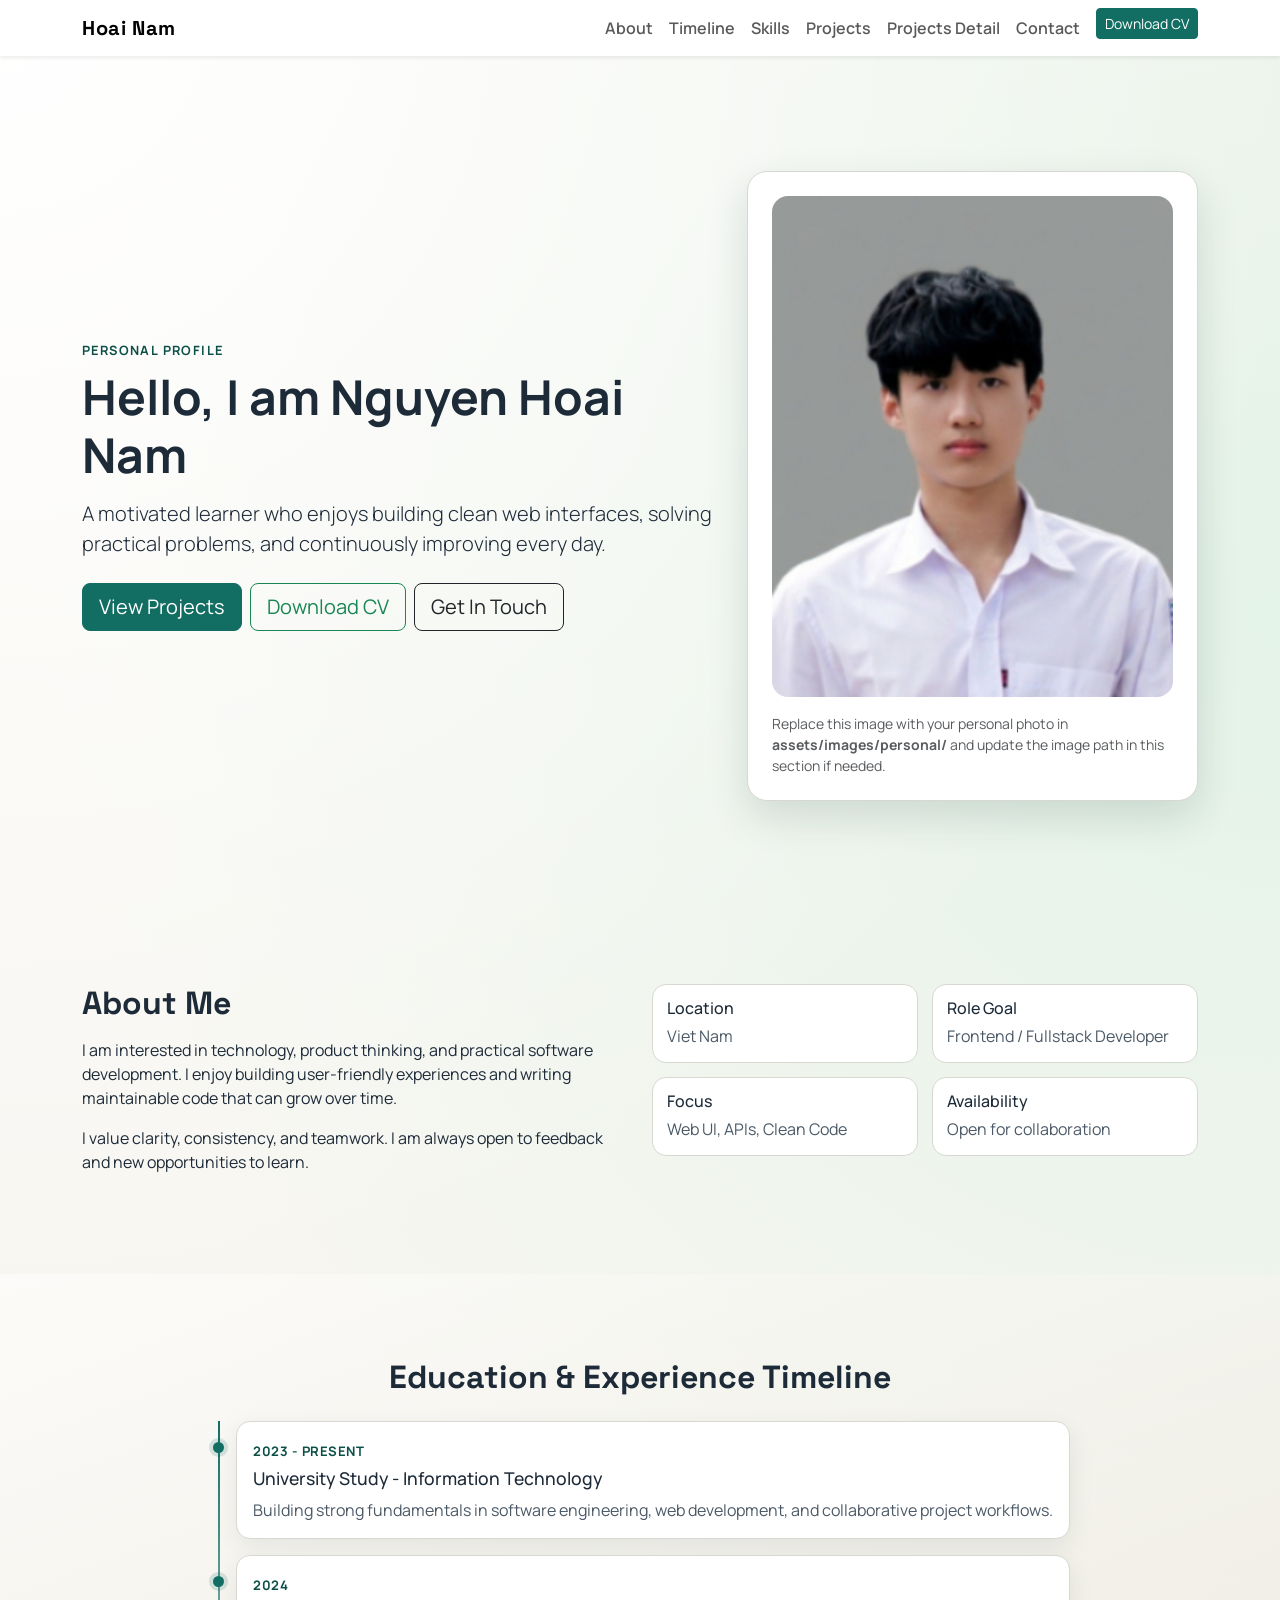
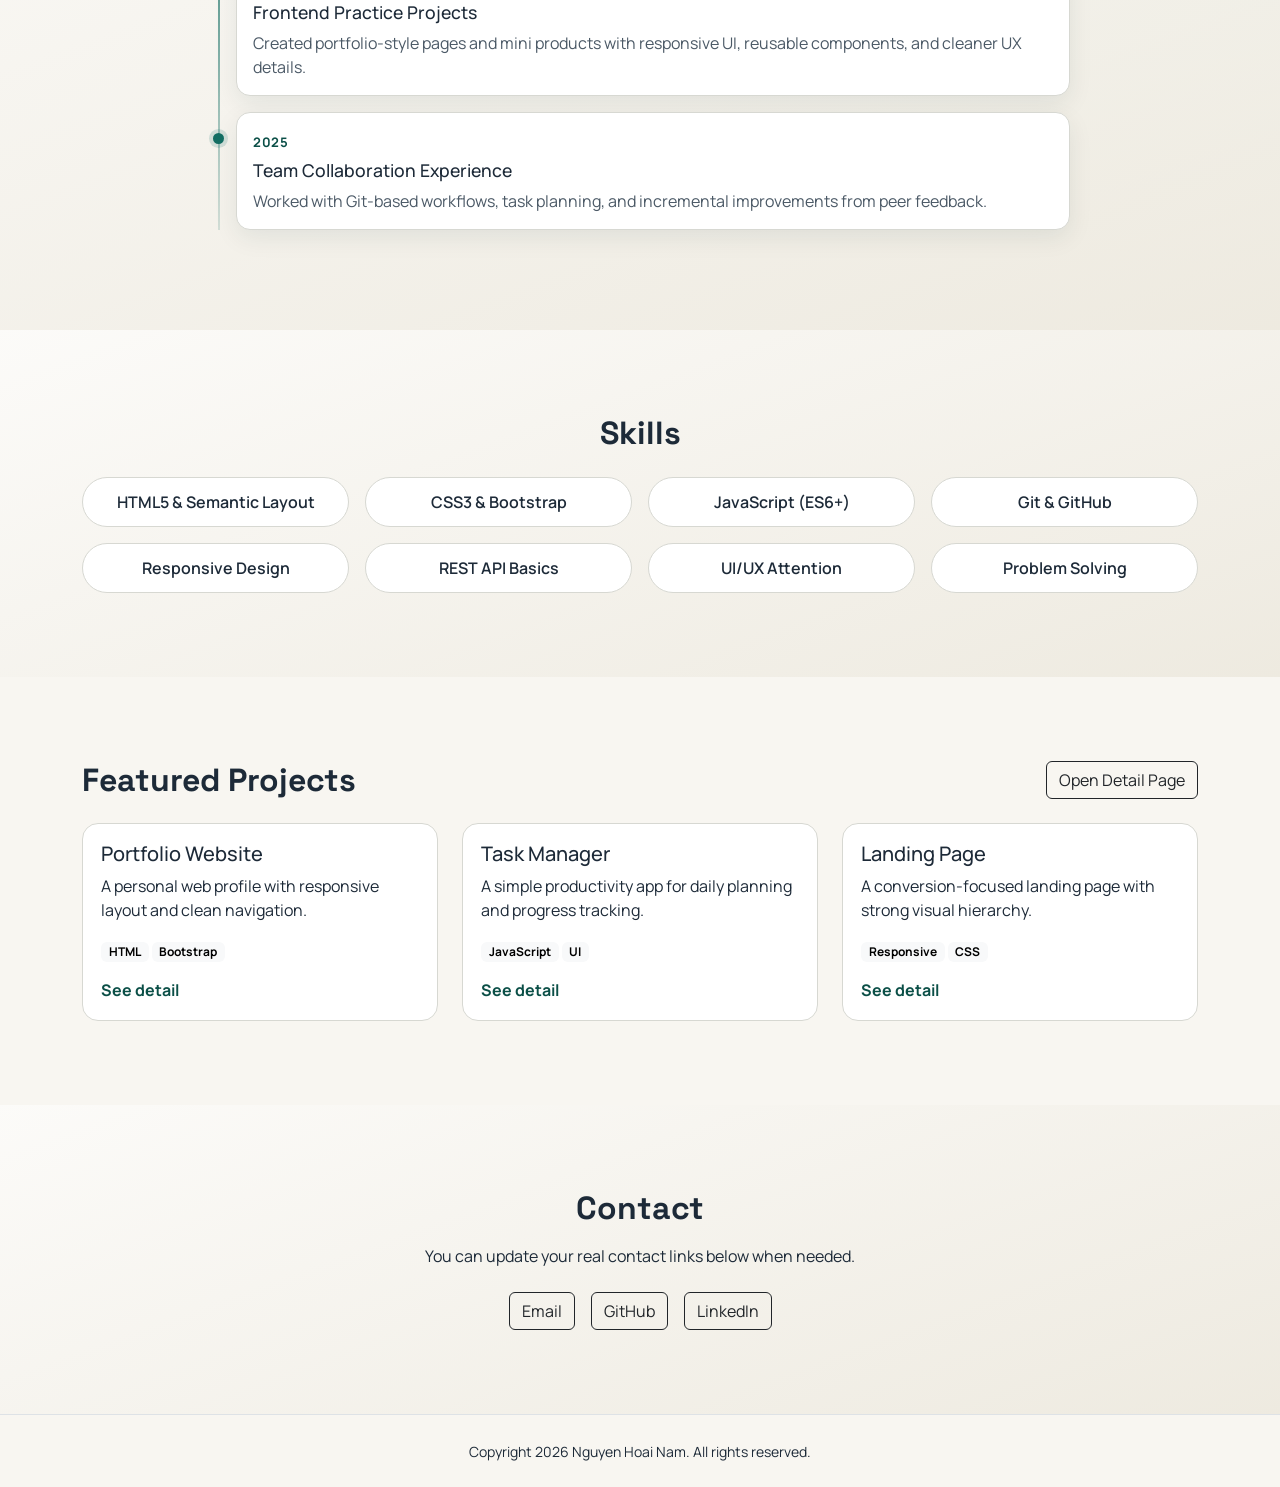
==== index.html @ ea0ea9e8 "feat: build personal profile site with CV, timeline and projects page" ====
<!doctype html>
<html lang="en">
<head>
  <meta charset="UTF-8" />
  <meta name="viewport" content="width=device-width, initial-scale=1.0" />
  <title>Nguyen Hoai Nam - Profile</title>
  <meta name="description" content="Static personal profile website for Nguyen Hoai Nam." />

  <link rel="preconnect" href="https://fonts.googleapis.com" />
  <link rel="preconnect" href="https://fonts.gstatic.com" crossorigin />
  <link href="https://fonts.googleapis.com/css2?family=Space+Grotesk:wght@400;500;700&family=Manrope:wght@400;600;700&display=swap" rel="stylesheet" />

  <link
    href="https://cdn.jsdelivr.net/npm/bootstrap@5.3.3/dist/css/bootstrap.min.css"
    rel="stylesheet"
    integrity="sha384-QWTKZyjpPEjISv5WaRU9OFeRpok6YctnYmDr5pNlyT2bRjXh0JMhjY6hW+ALEwIH"
    crossorigin="anonymous"
  />

  <link rel="stylesheet" href="assets/css/style.css" />
</head>
<body data-bs-spy="scroll" data-bs-target="#mainNav" data-bs-offset="90" tabindex="0">
  <header>
    <nav id="mainNav" class="navbar navbar-expand-lg navbar-light bg-white shadow-sm fixed-top">
      <div class="container">
        <a class="navbar-brand fw-bold" href="#home">Hoai Nam</a>
        <button class="navbar-toggler" type="button" data-bs-toggle="collapse" data-bs-target="#navbarContent" aria-controls="navbarContent" aria-expanded="false" aria-label="Toggle navigation">
          <span class="navbar-toggler-icon"></span>
        </button>
        <div class="collapse navbar-collapse" id="navbarContent">
          <ul class="navbar-nav ms-auto mb-2 mb-lg-0">
            <li class="nav-item"><a class="nav-link" href="#about">About</a></li>
            <li class="nav-item"><a class="nav-link" href="#timeline">Timeline</a></li>
            <li class="nav-item"><a class="nav-link" href="#skills">Skills</a></li>
            <li class="nav-item"><a class="nav-link" href="#projects">Projects</a></li>
            <li class="nav-item"><a class="nav-link" href="projects.html">Projects Detail</a></li>
            <li class="nav-item"><a class="nav-link" href="#contact">Contact</a></li>
            <li class="nav-item ms-lg-2"><a class="btn btn-sm btn-brand" href="assets/docs/NguyenHoaiNam_CV.pdf" download>Download CV</a></li>
          </ul>
        </div>
      </div>
    </nav>
  </header>

  <main>
    <section id="home" class="hero-section d-flex align-items-center">
      <div class="container py-5">
        <div class="row align-items-center g-4">
          <div class="col-lg-7">
            <p class="eyebrow mb-2">Personal Profile</p>
            <h1 class="display-5 fw-bold mb-3">Hello, I am Nguyen Hoai Nam</h1>
            <p class="lead mb-4">A motivated learner who enjoys building clean web interfaces, solving practical problems, and continuously improving every day.</p>
            <div class="d-flex flex-wrap gap-2">
              <a href="#projects" class="btn btn-brand btn-lg">View Projects</a>
              <a href="assets/docs/NguyenHoaiNam_CV.pdf" class="btn btn-outline-success btn-lg" download>Download CV</a>
              <a href="#contact" class="btn btn-outline-dark btn-lg">Get In Touch</a>
            </div>
          </div>
          <div class="col-lg-5">
            <div class="profile-card p-3 p-md-4">
              <img src="assets/images/personal/Avt.jpg" alt="Nguyen Hoai Nam profile" class="img-fluid rounded-4 profile-image" />
              <p class="small text-muted mb-0 mt-3">Replace this image with your personal photo in <strong>assets/images/personal/</strong> and update the image path in this section if needed.</p>
            </div>
          </div>
        </div>
      </div>
    </section>

    <section id="about" class="section-space">
      <div class="container">
        <div class="row g-4">
          <div class="col-lg-6">
            <h2 class="section-title">About Me</h2>
            <p>I am interested in technology, product thinking, and practical software development. I enjoy building user-friendly experiences and writing maintainable code that can grow over time.</p>
            <p>I value clarity, consistency, and teamwork. I am always open to feedback and new opportunities to learn.</p>
          </div>
          <div class="col-lg-6">
            <div class="info-grid">
              <div class="info-item">
                <h3>Location</h3>
                <p>Viet Nam</p>
              </div>
              <div class="info-item">
                <h3>Role Goal</h3>
                <p>Frontend / Fullstack Developer</p>
              </div>
              <div class="info-item">
                <h3>Focus</h3>
                <p>Web UI, APIs, Clean Code</p>
              </div>
              <div class="info-item">
                <h3>Availability</h3>
                <p>Open for collaboration</p>
              </div>
            </div>
          </div>
        </div>
      </div>
    </section>

    <section id="timeline" class="section-space section-soft">
      <div class="container">
        <h2 class="section-title text-center mb-4">Education & Experience Timeline</h2>
        <div class="timeline-wrap">
          <article class="timeline-item">
            <span class="timeline-date">2023 - Present</span>
            <h3>University Study - Information Technology</h3>
            <p>Building strong fundamentals in software engineering, web development, and collaborative project workflows.</p>
          </article>
          <article class="timeline-item">
            <span class="timeline-date">2024</span>
            <h3>Frontend Practice Projects</h3>
            <p>Created portfolio-style pages and mini products with responsive UI, reusable components, and cleaner UX details.</p>
          </article>
          <article class="timeline-item">
            <span class="timeline-date">2025</span>
            <h3>Team Collaboration Experience</h3>
            <p>Worked with Git-based workflows, task planning, and incremental improvements from peer feedback.</p>
          </article>
        </div>
      </div>
    </section>

    <section id="skills" class="section-space section-soft">
      <div class="container">
        <h2 class="section-title text-center mb-4">Skills</h2>
        <div class="row g-3">
          <div class="col-sm-6 col-lg-3"><div class="skill-pill">HTML5 & Semantic Layout</div></div>
          <div class="col-sm-6 col-lg-3"><div class="skill-pill">CSS3 & Bootstrap</div></div>
          <div class="col-sm-6 col-lg-3"><div class="skill-pill">JavaScript (ES6+)</div></div>
          <div class="col-sm-6 col-lg-3"><div class="skill-pill">Git & GitHub</div></div>
          <div class="col-sm-6 col-lg-3"><div class="skill-pill">Responsive Design</div></div>
          <div class="col-sm-6 col-lg-3"><div class="skill-pill">REST API Basics</div></div>
          <div class="col-sm-6 col-lg-3"><div class="skill-pill">UI/UX Attention</div></div>
          <div class="col-sm-6 col-lg-3"><div class="skill-pill">Problem Solving</div></div>
        </div>
      </div>
    </section>

    <section id="projects" class="section-space">
      <div class="container">
        <div class="d-flex justify-content-between align-items-center flex-wrap gap-2 mb-4">
          <h2 class="section-title text-center mb-0">Featured Projects</h2>
          <a class="btn btn-outline-dark" href="projects.html">Open Detail Page</a>
        </div>
        <div class="row g-4">
          <div class="col-md-6 col-lg-4">
            <article class="project-card h-100">
              <h3 class="h5">Portfolio Website</h3>
              <p>A personal web profile with responsive layout and clean navigation.</p>
              <span class="badge text-bg-light">HTML</span>
              <span class="badge text-bg-light">Bootstrap</span>
              <div class="mt-3"><a href="projects.html#portfolio-project" class="project-link">See detail</a></div>
            </article>
          </div>
          <div class="col-md-6 col-lg-4">
            <article class="project-card h-100">
              <h3 class="h5">Task Manager</h3>
              <p>A simple productivity app for daily planning and progress tracking.</p>
              <span class="badge text-bg-light">JavaScript</span>
              <span class="badge text-bg-light">UI</span>
              <div class="mt-3"><a href="projects.html#task-manager-project" class="project-link">See detail</a></div>
            </article>
          </div>
          <div class="col-md-6 col-lg-4">
            <article class="project-card h-100">
              <h3 class="h5">Landing Page</h3>
              <p>A conversion-focused landing page with strong visual hierarchy.</p>
              <span class="badge text-bg-light">Responsive</span>
              <span class="badge text-bg-light">CSS</span>
              <div class="mt-3"><a href="projects.html#landing-project" class="project-link">See detail</a></div>
            </article>
          </div>
        </div>
      </div>
    </section>

    <section id="contact" class="section-space section-soft">
      <div class="container">
        <div class="row justify-content-center">
          <div class="col-lg-8 text-center">
            <h2 class="section-title mb-3">Contact</h2>
            <p class="mb-4">You can update your real contact links below when needed.</p>
            <div class="d-flex flex-wrap justify-content-center gap-3">
              <a class="btn btn-outline-dark" href="#" aria-label="Email">Email</a>
              <a class="btn btn-outline-dark" href="#" aria-label="GitHub">GitHub</a>
              <a class="btn btn-outline-dark" href="#" aria-label="LinkedIn">LinkedIn</a>
            </div>
          </div>
        </div>
      </div>
    </section>
  </main>

  <footer class="py-4 border-top">
    <div class="container text-center">
      <small>Copyright <span id="currentYear"></span> Nguyen Hoai Nam. All rights reserved.</small>
    </div>
  </footer>

  <script
    src="https://cdn.jsdelivr.net/npm/bootstrap@5.3.3/dist/js/bootstrap.bundle.min.js"
    integrity="sha384-YvpcrYf0tY3lHB60NNkmXc5s9fDVZLESaAA55NDzOxhy9GkcIdslK1eN7N6jIeHz"
    crossorigin="anonymous"
  ></script>
  <script src="assets/js/main.js"></script>
</body>
</html>
---- assets/css/style.css ----
:root {
  --bg-main: #f8f6f1;
  --bg-soft: #ece8dd;
  --text-main: #1d2a38;
  --text-soft: #4b5966;
  --brand: #126d62;
  --brand-dark: #0b4f47;
  --card: #ffffff;
  --line: #d7d8d2;
}

* {
  box-sizing: border-box;
}

html,
body {
  scroll-behavior: smooth;
}

body {
  margin: 0;
  font-family: "Manrope", sans-serif;
  color: var(--text-main);
  background:
    radial-gradient(circle at 0% 0%, #ffffff 0%, transparent 40%),
    radial-gradient(circle at 100% 20%, #e4f3e8 0%, transparent 45%),
    var(--bg-main);
  padding-top: 72px;
}

.navbar-brand {
  font-family: "Space Grotesk", sans-serif;
  letter-spacing: 0.6px;
}

.nav-link {
  font-weight: 600;
}

.nav-link.active {
  color: var(--brand) !important;
}

.navbar .btn-brand {
  color: #fff;
}

.navbar .btn-brand:hover {
  color: #fff;
}

.hero-section {
  min-height: calc(100vh - 72px);
}

.eyebrow {
  color: var(--brand-dark);
  text-transform: uppercase;
  letter-spacing: 1.4px;
  font-weight: 700;
  font-size: 0.8rem;
}

.btn-brand {
  background: var(--brand);
  color: #fff;
  border: 1px solid var(--brand);
}

.btn-brand:hover {
  background: var(--brand-dark);
  border-color: var(--brand-dark);
  color: #fff;
}

.profile-card {
  border-radius: 20px;
  background: var(--card);
  border: 1px solid var(--line);
  box-shadow: 0 16px 40px rgba(13, 48, 43, 0.14);
}

.profile-image {
  width: 100%;
  aspect-ratio: 4 / 5;
  object-fit: cover;
  background: linear-gradient(130deg, #dcefe8, #f3f8f4);
}

.section-space {
  padding: 84px 0;
}

.section-soft {
  background: linear-gradient(160deg, rgba(255, 255, 255, 0.55), rgba(236, 232, 221, 0.85));
}

.section-title {
  font-family: "Space Grotesk", sans-serif;
  font-weight: 700;
  margin-bottom: 16px;
}

.info-grid {
  display: grid;
  grid-template-columns: repeat(2, minmax(0, 1fr));
  gap: 14px;
}

.info-item {
  background: var(--card);
  border: 1px solid var(--line);
  border-radius: 14px;
  padding: 14px;
}

.info-item h3 {
  font-size: 1rem;
  margin-bottom: 6px;
}

.info-item p {
  margin: 0;
  color: var(--text-soft);
}

.skill-pill {
  background: var(--card);
  border: 1px solid var(--line);
  border-radius: 999px;
  padding: 12px 14px;
  text-align: center;
  font-weight: 600;
}

.project-card {
  padding: 18px;
  border-radius: 16px;
  border: 1px solid var(--line);
  background: var(--card);
  transition: transform 0.25s ease, box-shadow 0.25s ease;
}

.project-card:hover {
  transform: translateY(-4px);
  box-shadow: 0 12px 28px rgba(29, 42, 56, 0.12);
}

.project-link {
  color: var(--brand-dark);
  font-weight: 700;
  text-decoration: none;
}

.project-link:hover {
  text-decoration: underline;
}

.timeline-wrap {
  position: relative;
  margin: 0 auto;
  max-width: 860px;
  padding-left: 26px;
}

.timeline-wrap::before {
  content: "";
  position: absolute;
  left: 8px;
  top: 0;
  bottom: 0;
  width: 2px;
  background: linear-gradient(var(--brand), rgba(18, 109, 98, 0.15));
}

.timeline-item {
  position: relative;
  background: var(--card);
  border: 1px solid var(--line);
  border-radius: 14px;
  padding: 16px;
  margin-bottom: 16px;
  box-shadow: 0 8px 24px rgba(16, 57, 52, 0.08);
}

.timeline-item::before {
  content: "";
  position: absolute;
  left: -24px;
  top: 20px;
  width: 11px;
  height: 11px;
  border-radius: 50%;
  background: var(--brand);
  box-shadow: 0 0 0 4px rgba(18, 109, 98, 0.16);
}

.timeline-date {
  display: inline-block;
  font-size: 0.82rem;
  font-weight: 700;
  letter-spacing: 0.5px;
  color: var(--brand-dark);
  text-transform: uppercase;
  margin-bottom: 7px;
}

.timeline-item h3 {
  font-size: 1.1rem;
  margin-bottom: 8px;
}

.timeline-item p {
  margin-bottom: 0;
  color: var(--text-soft);
}

.project-hero {
  background: linear-gradient(150deg, rgba(18, 109, 98, 0.18), rgba(255, 255, 255, 0.7));
  border-bottom: 1px solid var(--line);
}

.project-detail-card {
  height: 100%;
  border: 1px solid var(--line);
  border-radius: 16px;
  background: var(--card);
  overflow: hidden;
  box-shadow: 0 12px 28px rgba(22, 42, 36, 0.08);
}

.project-thumb {
  height: 190px;
  background: linear-gradient(135deg, #dcefe8, #f8faf8);
  border-bottom: 1px solid var(--line);
}

.project-detail-card .content {
  padding: 18px;
}

.stack-tag {
  display: inline-block;
  border: 1px solid var(--line);
  border-radius: 999px;
  padding: 6px 10px;
  font-size: 0.8rem;
  margin: 0 8px 8px 0;
  background: #fff;
}

.reveal-up {
  opacity: 0;
  transform: translateY(16px);
  transition: all 0.55s ease;
}

.reveal-up.show {
  opacity: 1;
  transform: translateY(0);
}

@media (max-width: 991.98px) {
  .hero-section {
    min-height: auto;
  }

  .section-space {
    padding: 68px 0;
  }
}

@media (max-width: 575.98px) {
  .info-grid {
    grid-template-columns: 1fr;
  }

  .timeline-wrap {
    padding-left: 22px;
  }

  .timeline-item::before {
    left: -20px;
  }

  .display-5 {
    font-size: 2.1rem;
  }
}
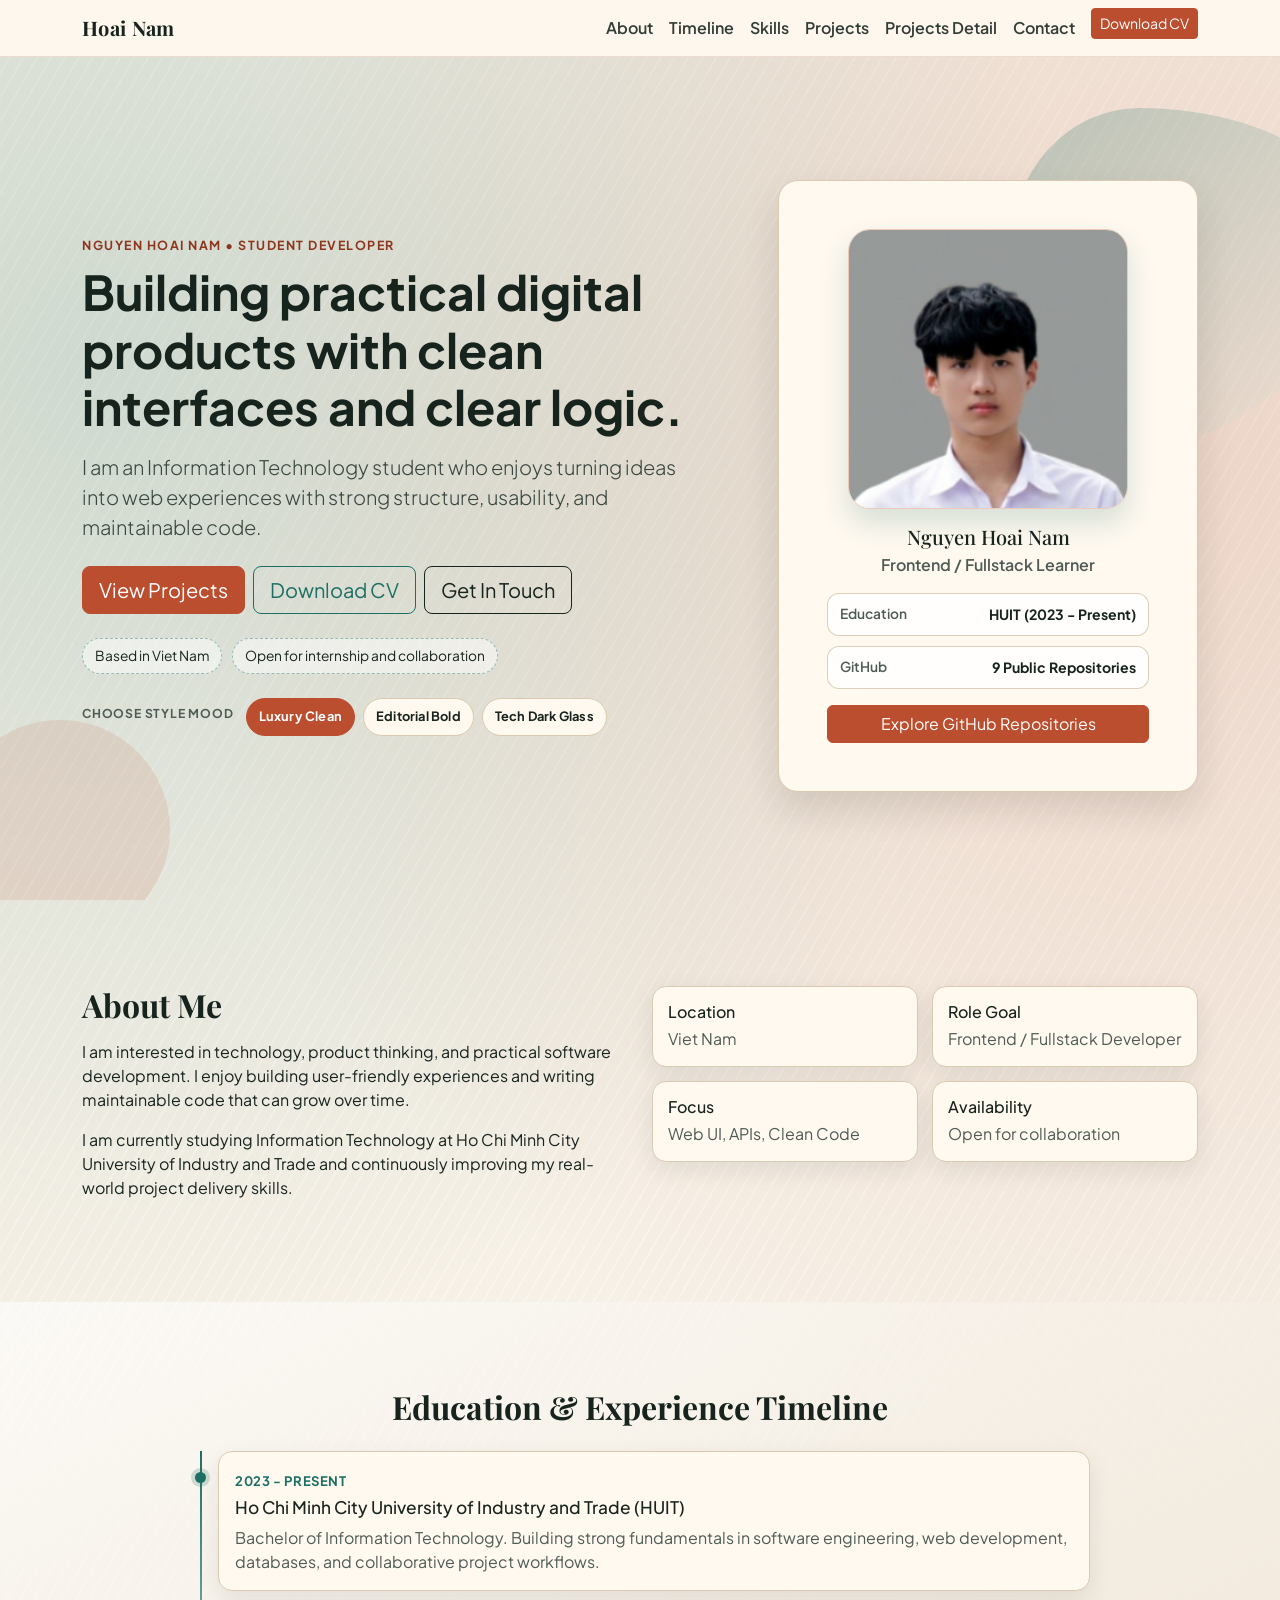
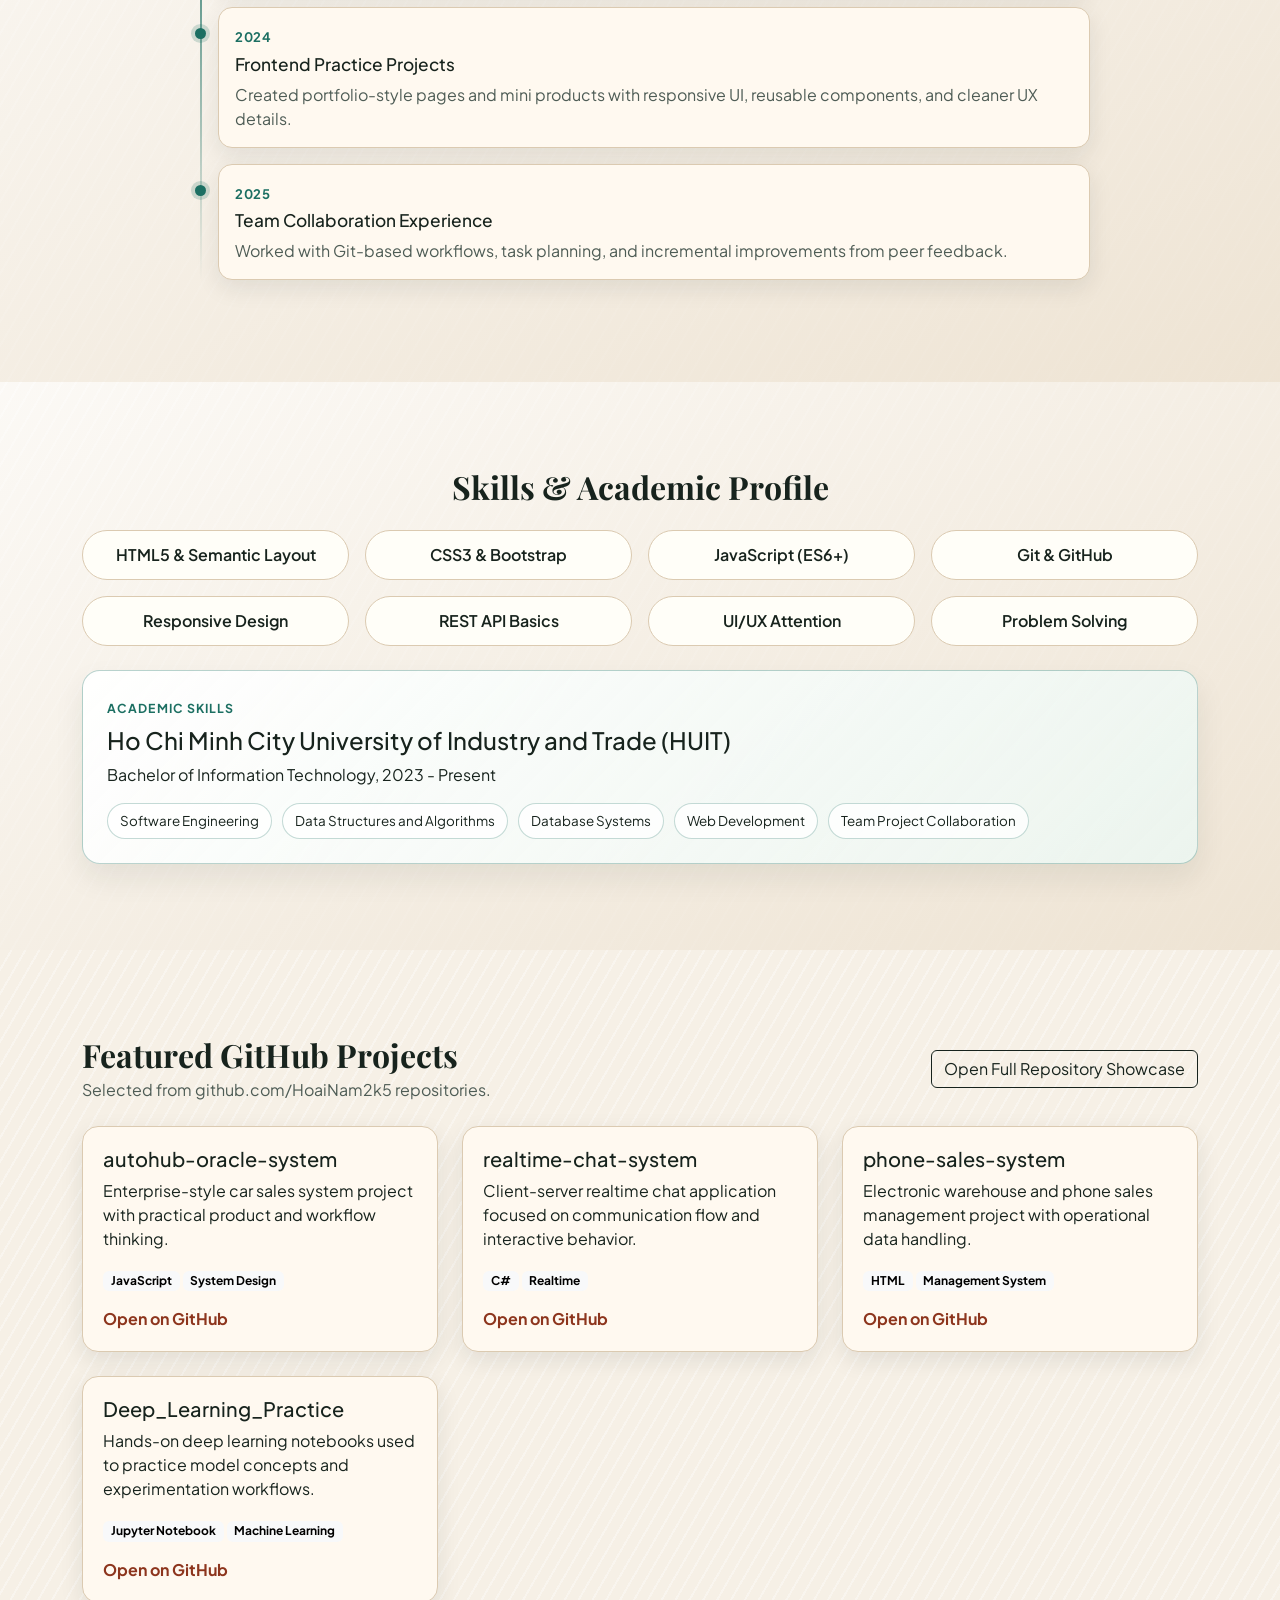
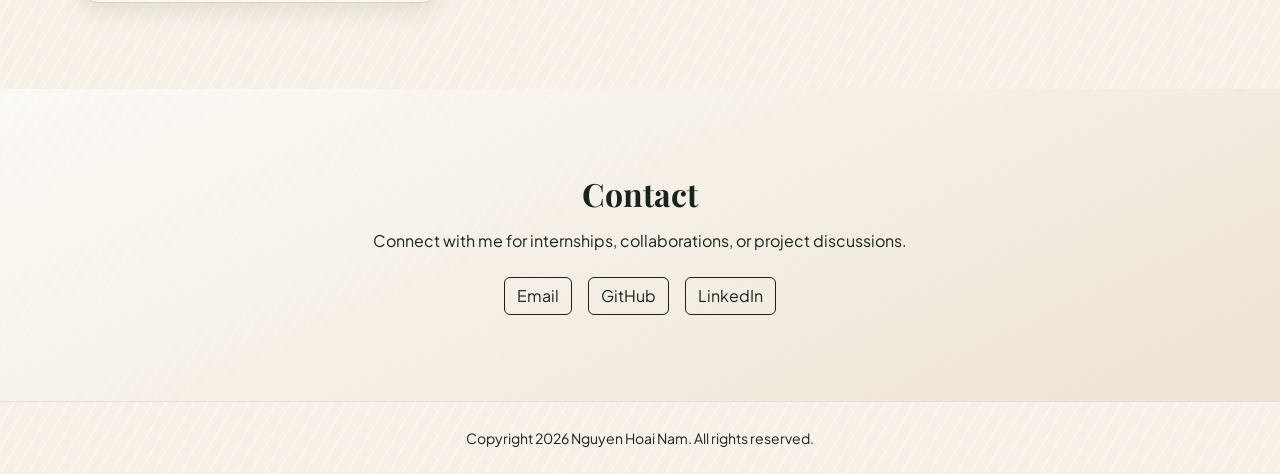
==== commit 57b99243: "feat: refresh portfolio UI and add multi-style theme switcher" ====
--- a/index.html
+++ b/index.html
@@ -4,11 +4,11 @@
   <meta charset="UTF-8" />
   <meta name="viewport" content="width=device-width, initial-scale=1.0" />
   <title>Nguyen Hoai Nam - Profile</title>
-  <meta name="description" content="Static personal profile website for Nguyen Hoai Nam." />
+  <meta name="description" content="Nguyen Hoai Nam portfolio with profile, academic background, and project showcase from GitHub repositories." />
 
   <link rel="preconnect" href="https://fonts.googleapis.com" />
   <link rel="preconnect" href="https://fonts.gstatic.com" crossorigin />
-  <link href="https://fonts.googleapis.com/css2?family=Space+Grotesk:wght@400;500;700&family=Manrope:wght@400;600;700&display=swap" rel="stylesheet" />
+  <link href="https://fonts.googleapis.com/css2?family=Bebas+Neue&family=Playfair+Display:wght@500;700;800&family=Plus+Jakarta+Sans:wght@400;500;600;700&family=Sora:wght@400;500;600;700&display=swap" rel="stylesheet" />
 
   <link
     href="https://cdn.jsdelivr.net/npm/bootstrap@5.3.3/dist/css/bootstrap.min.css"
@@ -21,7 +21,7 @@
 </head>
 <body data-bs-spy="scroll" data-bs-target="#mainNav" data-bs-offset="90" tabindex="0">
   <header>
-    <nav id="mainNav" class="navbar navbar-expand-lg navbar-light bg-white shadow-sm fixed-top">
+    <nav id="mainNav" class="navbar navbar-expand-lg navbar-light nav-shell fixed-top">
       <div class="container">
         <a class="navbar-brand fw-bold" href="#home">Hoai Nam</a>
         <button class="navbar-toggler" type="button" data-bs-toggle="collapse" data-bs-target="#navbarContent" aria-controls="navbarContent" aria-expanded="false" aria-label="Toggle navigation">
@@ -45,22 +45,50 @@
   <main>
     <section id="home" class="hero-section d-flex align-items-center">
       <div class="container py-5">
-        <div class="row align-items-center g-4">
+        <div class="row align-items-center g-4 g-lg-5">
           <div class="col-lg-7">
-            <p class="eyebrow mb-2">Personal Profile</p>
-            <h1 class="display-5 fw-bold mb-3">Hello, I am Nguyen Hoai Nam</h1>
-            <p class="lead mb-4">A motivated learner who enjoys building clean web interfaces, solving practical problems, and continuously improving every day.</p>
+            <p class="eyebrow mb-2">Nguyen Hoai Nam • Student Developer</p>
+            <h1 class="display-5 fw-bold mb-3">Building practical digital products with clean interfaces and clear logic.</h1>
+            <p class="lead mb-4">I am an Information Technology student who enjoys turning ideas into web experiences with strong structure, usability, and maintainable code.</p>
             <div class="d-flex flex-wrap gap-2">
               <a href="#projects" class="btn btn-brand btn-lg">View Projects</a>
               <a href="assets/docs/NguyenHoaiNam_CV.pdf" class="btn btn-outline-success btn-lg" download>Download CV</a>
               <a href="#contact" class="btn btn-outline-dark btn-lg">Get In Touch</a>
             </div>
+            <div class="hero-meta mt-4">
+              <span>Based in Viet Nam</span>
+              <span>Open for internship and collaboration</span>
+            </div>
+            <div class="theme-switcher mt-4" aria-label="Style mode switcher">
+              <p class="theme-switcher-label mb-2">Choose Style Mood</p>
+              <div class="theme-switcher-buttons">
+                <button class="theme-btn active" data-theme="luxury" type="button">Luxury Clean</button>
+                <button class="theme-btn" data-theme="editorial" type="button">Editorial Bold</button>
+                <button class="theme-btn" data-theme="tech" type="button">Tech Dark Glass</button>
+              </div>
+            </div>
           </div>
           <div class="col-lg-5">
-            <div class="profile-card p-3 p-md-4">
-              <img src="assets/images/personal/Avt.jpg" alt="Nguyen Hoai Nam profile" class="img-fluid rounded-4 profile-image" />
-              <p class="small text-muted mb-0 mt-3">Replace this image with your personal photo in <strong>assets/images/personal/</strong> and update the image path in this section if needed.</p>
-            </div>
+            <aside class="profile-card profile-card--compact p-4 p-md-5">
+              <div class="avatar-shell">
+                <img src="assets/images/personal/Avt.jpg" alt="Nguyen Hoai Nam profile" class="img-fluid profile-image" />
+              </div>
+              <div class="profile-identity mt-3">
+                <h2 class="h5 mb-1">Nguyen Hoai Nam</h2>
+                <p class="mb-0">Frontend / Fullstack Learner</p>
+              </div>
+              <div class="profile-mini-list mt-3">
+                <div>
+                  <span>Education</span>
+                  <strong>HUIT (2023 - Present)</strong>
+                </div>
+                <div>
+                  <span>GitHub</span>
+                  <strong>9 Public Repositories</strong>
+                </div>
+              </div>
+              <a class="btn btn-brand w-100 mt-3" href="https://github.com/HoaiNam2k5?tab=repositories" target="_blank" rel="noopener noreferrer">Explore GitHub Repositories</a>
+            </aside>
           </div>
         </div>
       </div>
@@ -72,7 +100,7 @@
           <div class="col-lg-6">
             <h2 class="section-title">About Me</h2>
             <p>I am interested in technology, product thinking, and practical software development. I enjoy building user-friendly experiences and writing maintainable code that can grow over time.</p>
-            <p>I value clarity, consistency, and teamwork. I am always open to feedback and new opportunities to learn.</p>
+            <p>I am currently studying Information Technology at Ho Chi Minh City University of Industry and Trade and continuously improving my real-world project delivery skills.</p>
           </div>
           <div class="col-lg-6">
             <div class="info-grid">
@@ -104,8 +132,8 @@
         <div class="timeline-wrap">
           <article class="timeline-item">
             <span class="timeline-date">2023 - Present</span>
-            <h3>University Study - Information Technology</h3>
-            <p>Building strong fundamentals in software engineering, web development, and collaborative project workflows.</p>
+            <h3>Ho Chi Minh City University of Industry and Trade (HUIT)</h3>
+            <p>Bachelor of Information Technology. Building strong fundamentals in software engineering, web development, databases, and collaborative project workflows.</p>
           </article>
           <article class="timeline-item">
             <span class="timeline-date">2024</span>
@@ -123,8 +151,8 @@
 
     <section id="skills" class="section-space section-soft">
       <div class="container">
-        <h2 class="section-title text-center mb-4">Skills</h2>
-        <div class="row g-3">
+        <h2 class="section-title text-center mb-4">Skills & Academic Profile</h2>
+        <div class="row g-3 mb-4">
           <div class="col-sm-6 col-lg-3"><div class="skill-pill">HTML5 & Semantic Layout</div></div>
           <div class="col-sm-6 col-lg-3"><div class="skill-pill">CSS3 & Bootstrap</div></div>
           <div class="col-sm-6 col-lg-3"><div class="skill-pill">JavaScript (ES6+)</div></div>
@@ -134,41 +162,65 @@
           <div class="col-sm-6 col-lg-3"><div class="skill-pill">UI/UX Attention</div></div>
           <div class="col-sm-6 col-lg-3"><div class="skill-pill">Problem Solving</div></div>
         </div>
+        <div class="school-skill-card">
+          <p class="school-label mb-2">Academic Skills</p>
+          <h3 class="h4 mb-2">Ho Chi Minh City University of Industry and Trade (HUIT)</h3>
+          <p class="mb-3">Bachelor of Information Technology, 2023 - Present</p>
+          <div class="school-tags">
+            <span>Software Engineering</span>
+            <span>Data Structures and Algorithms</span>
+            <span>Database Systems</span>
+            <span>Web Development</span>
+            <span>Team Project Collaboration</span>
+          </div>
+        </div>
       </div>
     </section>
 
     <section id="projects" class="section-space">
       <div class="container">
         <div class="d-flex justify-content-between align-items-center flex-wrap gap-2 mb-4">
-          <h2 class="section-title text-center mb-0">Featured Projects</h2>
-          <a class="btn btn-outline-dark" href="projects.html">Open Detail Page</a>
+          <div>
+            <h2 class="section-title text-center text-lg-start mb-1">Featured GitHub Projects</h2>
+            <p class="text-muted mb-0">Selected from github.com/HoaiNam2k5 repositories.</p>
+          </div>
+          <a class="btn btn-outline-dark" href="projects.html">Open Full Repository Showcase</a>
         </div>
         <div class="row g-4">
           <div class="col-md-6 col-lg-4">
             <article class="project-card h-100">
-              <h3 class="h5">Portfolio Website</h3>
-              <p>A personal web profile with responsive layout and clean navigation.</p>
+              <h3 class="h5">autohub-oracle-system</h3>
+              <p>Enterprise-style car sales system project with practical product and workflow thinking.</p>
+              <span class="badge text-bg-light">JavaScript</span>
+              <span class="badge text-bg-light">System Design</span>
+              <div class="mt-3"><a href="https://github.com/HoaiNam2k5/autohub-oracle-system" class="project-link" target="_blank" rel="noopener noreferrer">Open on GitHub</a></div>
+            </article>
+          </div>
+          <div class="col-md-6 col-lg-4">
+            <article class="project-card h-100">
+              <h3 class="h5">realtime-chat-system</h3>
+              <p>Client-server realtime chat application focused on communication flow and interactive behavior.</p>
+              <span class="badge text-bg-light">C#</span>
+              <span class="badge text-bg-light">Realtime</span>
+              <div class="mt-3"><a href="https://github.com/HoaiNam2k5/realtime-chat-system" class="project-link" target="_blank" rel="noopener noreferrer">Open on GitHub</a></div>
+            </article>
+          </div>
+          <div class="col-md-6 col-lg-4">
+            <article class="project-card h-100">
+              <h3 class="h5">phone-sales-system</h3>
+              <p>Electronic warehouse and phone sales management project with operational data handling.</p>
               <span class="badge text-bg-light">HTML</span>
-              <span class="badge text-bg-light">Bootstrap</span>
-              <div class="mt-3"><a href="projects.html#portfolio-project" class="project-link">See detail</a></div>
-            </article>
-          </div>
-          <div class="col-md-6 col-lg-4">
-            <article class="project-card h-100">
-              <h3 class="h5">Task Manager</h3>
-              <p>A simple productivity app for daily planning and progress tracking.</p>
-              <span class="badge text-bg-light">JavaScript</span>
-              <span class="badge text-bg-light">UI</span>
-              <div class="mt-3"><a href="projects.html#task-manager-project" class="project-link">See detail</a></div>
-            </article>
-          </div>
-          <div class="col-md-6 col-lg-4">
-            <article class="project-card h-100">
-              <h3 class="h5">Landing Page</h3>
-              <p>A conversion-focused landing page with strong visual hierarchy.</p>
-              <span class="badge text-bg-light">Responsive</span>
-              <span class="badge text-bg-light">CSS</span>
-              <div class="mt-3"><a href="projects.html#landing-project" class="project-link">See detail</a></div>
+              <span class="badge text-bg-light">Management System</span>
+              <div class="mt-3"><a href="https://github.com/HoaiNam2k5/phone-sales-system" class="project-link" target="_blank" rel="noopener noreferrer">Open on GitHub</a></div>
+            </article>
+          </div>
+          <div class="col-md-6 col-lg-4">
+            <article class="project-card h-100">
+              <h3 class="h5">Deep_Learning_Practice</h3>
+              <p>Hands-on deep learning notebooks used to practice model concepts and experimentation workflows.</p>
+              <span class="badge text-bg-light">Jupyter Notebook</span>
+              <span class="badge text-bg-light">Machine Learning</span>
+              <div class="mt-3"><a href="https://github.com/HoaiNam2k5/Deep_Learning_Practice" class="project-link" target="_blank" rel="noopener noreferrer">Open on GitHub</a></div>
             </article>
           </div>
         </div>
@@ -180,10 +232,10 @@
         <div class="row justify-content-center">
           <div class="col-lg-8 text-center">
             <h2 class="section-title mb-3">Contact</h2>
-            <p class="mb-4">You can update your real contact links below when needed.</p>
+            <p class="mb-4">Connect with me for internships, collaborations, or project discussions.</p>
             <div class="d-flex flex-wrap justify-content-center gap-3">
               <a class="btn btn-outline-dark" href="#" aria-label="Email">Email</a>
-              <a class="btn btn-outline-dark" href="#" aria-label="GitHub">GitHub</a>
+              <a class="btn btn-outline-dark" href="https://github.com/HoaiNam2k5" target="_blank" rel="noopener noreferrer" aria-label="GitHub">GitHub</a>
               <a class="btn btn-outline-dark" href="#" aria-label="LinkedIn">LinkedIn</a>
             </div>
           </div>
--- a/assets/css/style.css
+++ b/assets/css/style.css
@@ -1,12 +1,125 @@
 :root {
-  --bg-main: #f8f6f1;
-  --bg-soft: #ece8dd;
-  --text-main: #1d2a38;
-  --text-soft: #4b5966;
-  --brand: #126d62;
-  --brand-dark: #0b4f47;
-  --card: #ffffff;
-  --line: #d7d8d2;
+  --font-body: "Plus Jakarta Sans", sans-serif;
+  --font-display: "Playfair Display", serif;
+  --bg-main: #f6f0e6;
+  --card: #fff9f0;
+  --line: #dbcab1;
+  --text-main: #17231d;
+  --text-soft: #4e5c55;
+  --brand: #bb4e2e;
+  --brand-dark: #8d351d;
+  --accent: #1c6f62;
+  --nav-bg: rgba(255, 249, 240, 0.92);
+  --nav-border: rgba(141, 53, 29, 0.14);
+  --bg-layer-1: radial-gradient(circle at 8% 10%, rgba(28, 111, 98, 0.18), transparent 28%);
+  --bg-layer-2: radial-gradient(circle at 92% 12%, rgba(187, 78, 46, 0.17), transparent 30%);
+  --bg-layer-3: repeating-linear-gradient(120deg, rgba(255, 255, 255, 0.34), rgba(255, 255, 255, 0.34) 2px, transparent 2px, transparent 12px);
+  --hero-shape-1: linear-gradient(140deg, rgba(28, 111, 98, 0.25), rgba(255, 249, 240, 0.2));
+  --hero-shape-2: rgba(187, 78, 46, 0.12);
+  --meta-border: rgba(28, 111, 98, 0.42);
+  --meta-bg: rgba(255, 255, 255, 0.5);
+  --surface-filter: none;
+  --card-radius: 20px;
+  --card-shadow: 0 18px 36px rgba(35, 26, 15, 0.12);
+  --avatar-border: rgba(187, 78, 46, 0.28);
+  --avatar-shadow: 0 14px 28px rgba(28, 111, 98, 0.18);
+  --item-bg: rgba(255, 255, 255, 0.82);
+  --item-border: rgba(219, 202, 177, 0.9);
+  --item-shadow: 0 8px 24px rgba(23, 35, 29, 0.09);
+  --soft-gradient: linear-gradient(155deg, rgba(255, 255, 255, 0.62), rgba(237, 226, 209, 0.88));
+  --school-bg: linear-gradient(135deg, rgba(255, 255, 255, 0.94), rgba(235, 248, 244, 0.78));
+  --school-border: rgba(28, 111, 98, 0.3);
+  --school-shadow: 0 14px 30px rgba(23, 35, 29, 0.08);
+  --school-tag-border: rgba(28, 111, 98, 0.26);
+  --school-tag-bg: rgba(255, 255, 255, 0.8);
+  --pill-bg: #fffef8;
+  --tag-bg: #fff;
+  --hover-shadow: 0 16px 32px rgba(23, 35, 29, 0.14);
+  --lead-color: #38463f;
+  --project-hero-bg: linear-gradient(150deg, rgba(28, 111, 98, 0.2), rgba(255, 249, 240, 0.7));
+  --footer-border: rgba(141, 53, 29, 0.2);
+}
+
+body[data-theme="editorial"] {
+  --font-display: "Bebas Neue", sans-serif;
+  --bg-main: #f8efe2;
+  --card: #fffdf8;
+  --line: #211914;
+  --text-main: #120f0e;
+  --text-soft: #4b3930;
+  --brand: #c53f1d;
+  --brand-dark: #8b250f;
+  --accent: #101010;
+  --nav-bg: rgba(255, 248, 238, 0.94);
+  --nav-border: rgba(16, 16, 16, 0.25);
+  --bg-layer-1: radial-gradient(circle at 0% 8%, rgba(197, 63, 29, 0.22), transparent 31%);
+  --bg-layer-2: radial-gradient(circle at 96% 20%, rgba(16, 16, 16, 0.15), transparent 30%);
+  --bg-layer-3: repeating-linear-gradient(90deg, rgba(255, 255, 255, 0.1), rgba(255, 255, 255, 0.1) 1px, transparent 1px, transparent 15px);
+  --hero-shape-1: linear-gradient(130deg, rgba(197, 63, 29, 0.35), rgba(255, 253, 248, 0.15));
+  --hero-shape-2: rgba(16, 16, 16, 0.1);
+  --meta-border: rgba(16, 16, 16, 0.6);
+  --meta-bg: rgba(255, 255, 255, 0.62);
+  --card-radius: 10px;
+  --card-shadow: 0 14px 28px rgba(19, 12, 9, 0.15);
+  --avatar-border: rgba(16, 16, 16, 0.32);
+  --avatar-shadow: 0 12px 24px rgba(197, 63, 29, 0.2);
+  --item-bg: rgba(255, 255, 255, 0.9);
+  --item-border: rgba(33, 25, 20, 0.42);
+  --item-shadow: 0 10px 20px rgba(17, 11, 8, 0.12);
+  --soft-gradient: linear-gradient(165deg, rgba(255, 255, 255, 0.6), rgba(245, 223, 204, 0.84));
+  --school-bg: linear-gradient(135deg, rgba(255, 255, 255, 0.92), rgba(255, 229, 213, 0.72));
+  --school-border: rgba(33, 25, 20, 0.35);
+  --school-shadow: 0 12px 24px rgba(19, 12, 9, 0.14);
+  --school-tag-border: rgba(16, 16, 16, 0.3);
+  --school-tag-bg: rgba(255, 255, 255, 0.86);
+  --pill-bg: #fffaf3;
+  --tag-bg: #fffdf7;
+  --hover-shadow: 0 14px 30px rgba(19, 12, 9, 0.2);
+  --lead-color: #352922;
+  --project-hero-bg: linear-gradient(140deg, rgba(197, 63, 29, 0.22), rgba(255, 252, 245, 0.78));
+  --footer-border: rgba(16, 16, 16, 0.28);
+}
+
+body[data-theme="tech"] {
+  --font-body: "Sora", sans-serif;
+  --font-display: "Sora", sans-serif;
+  --bg-main: #050b14;
+  --card: rgba(10, 20, 33, 0.62);
+  --line: rgba(108, 159, 191, 0.4);
+  --text-main: #eaf5ff;
+  --text-soft: #9fc2da;
+  --brand: #38d5ff;
+  --brand-dark: #1ca0c0;
+  --accent: #87ffd7;
+  --nav-bg: rgba(8, 16, 28, 0.72);
+  --nav-border: rgba(108, 159, 191, 0.35);
+  --bg-layer-1: radial-gradient(circle at 14% 8%, rgba(56, 213, 255, 0.22), transparent 26%);
+  --bg-layer-2: radial-gradient(circle at 90% 16%, rgba(135, 255, 215, 0.16), transparent 28%);
+  --bg-layer-3: repeating-linear-gradient(120deg, rgba(131, 180, 214, 0.1), rgba(131, 180, 214, 0.1) 1px, transparent 1px, transparent 16px);
+  --hero-shape-1: linear-gradient(150deg, rgba(56, 213, 255, 0.28), rgba(18, 36, 56, 0.24));
+  --hero-shape-2: rgba(96, 177, 242, 0.15);
+  --meta-border: rgba(135, 255, 215, 0.55);
+  --meta-bg: rgba(8, 17, 30, 0.45);
+  --surface-filter: blur(14px);
+  --card-radius: 22px;
+  --card-shadow: 0 20px 40px rgba(0, 0, 0, 0.35);
+  --avatar-border: rgba(56, 213, 255, 0.42);
+  --avatar-shadow: 0 14px 30px rgba(17, 53, 74, 0.42);
+  --item-bg: rgba(7, 22, 36, 0.58);
+  --item-border: rgba(108, 159, 191, 0.34);
+  --item-shadow: 0 14px 28px rgba(2, 7, 13, 0.45);
+  --soft-gradient: linear-gradient(165deg, rgba(13, 23, 36, 0.86), rgba(5, 11, 20, 0.96));
+  --school-bg: linear-gradient(135deg, rgba(12, 26, 39, 0.75), rgba(12, 40, 56, 0.5));
+  --school-border: rgba(56, 213, 255, 0.35);
+  --school-shadow: 0 18px 32px rgba(0, 0, 0, 0.44);
+  --school-tag-border: rgba(135, 255, 215, 0.36);
+  --school-tag-bg: rgba(10, 20, 33, 0.72);
+  --pill-bg: rgba(10, 20, 33, 0.7);
+  --tag-bg: rgba(7, 22, 36, 0.9);
+  --hover-shadow: 0 20px 34px rgba(0, 0, 0, 0.56);
+  --lead-color: #b7d3ea;
+  --project-hero-bg: linear-gradient(150deg, rgba(56, 213, 255, 0.2), rgba(9, 17, 28, 0.75));
+  --footer-border: rgba(108, 159, 191, 0.32);
 }
 
 * {
@@ -20,46 +133,82 @@
 
 body {
   margin: 0;
-  font-family: "Manrope", sans-serif;
+  font-family: var(--font-body);
   color: var(--text-main);
+  padding-top: 72px;
   background:
-    radial-gradient(circle at 0% 0%, #ffffff 0%, transparent 40%),
-    radial-gradient(circle at 100% 20%, #e4f3e8 0%, transparent 45%),
+    var(--bg-layer-1),
+    var(--bg-layer-2),
+    var(--bg-layer-3),
     var(--bg-main);
-  padding-top: 72px;
+}
+
+.nav-shell {
+  background: var(--nav-bg);
+  backdrop-filter: blur(8px);
+  border-bottom: 1px solid var(--nav-border);
 }
 
 .navbar-brand {
-  font-family: "Space Grotesk", sans-serif;
-  letter-spacing: 0.6px;
+  font-family: var(--font-display);
+  font-size: 1.25rem;
+  letter-spacing: 0.3px;
+  color: var(--text-main) !important;
 }
 
 .nav-link {
   font-weight: 600;
+  color: var(--text-main) !important;
+  opacity: 0.88;
 }
 
 .nav-link.active {
   color: var(--brand) !important;
-}
-
-.navbar .btn-brand {
-  color: #fff;
-}
-
+  opacity: 1;
+}
+
+.navbar .btn-brand,
 .navbar .btn-brand:hover {
   color: #fff;
 }
 
 .hero-section {
   min-height: calc(100vh - 72px);
+  position: relative;
+  overflow: hidden;
+}
+
+.hero-section::before,
+.hero-section::after {
+  content: "";
+  position: absolute;
+  pointer-events: none;
+}
+
+.hero-section::before {
+  width: 340px;
+  height: 340px;
+  right: -70px;
+  top: 36px;
+  border-radius: 38% 62% 66% 34% / 42% 34% 66% 58%;
+  background: var(--hero-shape-1);
+}
+
+.hero-section::after {
+  width: 220px;
+  height: 220px;
+  left: -50px;
+  bottom: -40px;
+  border-radius: 50%;
+  background: var(--hero-shape-2);
 }
 
 .eyebrow {
   color: var(--brand-dark);
   text-transform: uppercase;
-  letter-spacing: 1.4px;
-  font-weight: 700;
-  font-size: 0.8rem;
+  letter-spacing: 1.5px;
+  font-weight: 700;
+  font-size: 0.78rem;
 }
 
 .btn-brand {
@@ -74,32 +223,107 @@
   color: #fff;
 }
 
+.hero-meta {
+  display: flex;
+  flex-wrap: wrap;
+  gap: 10px;
+}
+
+.hero-meta span {
+  border: 1px dashed var(--meta-border);
+  border-radius: 999px;
+  padding: 7px 12px;
+  font-size: 0.86rem;
+  background: var(--meta-bg);
+}
+
 .profile-card {
-  border-radius: 20px;
+  border-radius: var(--card-radius);
   background: var(--card);
   border: 1px solid var(--line);
-  box-shadow: 0 16px 40px rgba(13, 48, 43, 0.14);
+  box-shadow: var(--card-shadow);
+  backdrop-filter: var(--surface-filter);
+}
+
+.profile-card--compact {
+  max-width: 420px;
+  margin-left: auto;
+  position: relative;
+}
+
+.avatar-shell {
+  max-width: 280px;
+  margin: 0 auto;
+  border-radius: 22px;
+  overflow: hidden;
+  border: 1px solid var(--avatar-border);
+  box-shadow: var(--avatar-shadow);
 }
 
 .profile-image {
   width: 100%;
-  aspect-ratio: 4 / 5;
+  aspect-ratio: 1 / 1;
   object-fit: cover;
-  background: linear-gradient(130deg, #dcefe8, #f3f8f4);
+  object-position: center top;
+  display: block;
+  background: linear-gradient(140deg, #ddede7, #f7f4ee);
+}
+
+.profile-identity {
+  text-align: center;
+}
+
+.profile-identity h2 {
+  font-family: var(--font-display);
+}
+
+.profile-identity p {
+  color: var(--text-soft);
+  font-weight: 600;
+}
+
+.profile-mini-list {
+  display: grid;
+  gap: 10px;
+}
+
+.profile-mini-list div {
+  background: var(--item-bg);
+  border: 1px solid var(--item-border);
+  border-radius: 12px;
+  padding: 10px 12px;
+  display: flex;
+  justify-content: space-between;
+  align-items: center;
+  gap: 12px;
+}
+
+.profile-mini-list span {
+  color: var(--text-soft);
+  font-size: 0.86rem;
+  font-weight: 600;
+}
+
+.profile-mini-list strong {
+  font-size: 0.88rem;
 }
 
 .section-space {
-  padding: 84px 0;
+  padding: 86px 0;
 }
 
 .section-soft {
-  background: linear-gradient(160deg, rgba(255, 255, 255, 0.55), rgba(236, 232, 221, 0.85));
+  background: var(--soft-gradient);
 }
 
 .section-title {
-  font-family: "Space Grotesk", sans-serif;
+  font-family: var(--font-display);
   font-weight: 700;
   margin-bottom: 16px;
+}
+
+.lead {
+  color: var(--lead-color);
 }
 
 .info-grid {
@@ -111,13 +335,16 @@
 .info-item {
   background: var(--card);
   border: 1px solid var(--line);
-  border-radius: 14px;
-  padding: 14px;
+  border-radius: calc(var(--card-radius) - 6px);
+  padding: 15px;
+  box-shadow: var(--item-shadow);
+  backdrop-filter: var(--surface-filter);
 }
 
 .info-item h3 {
   font-size: 1rem;
   margin-bottom: 6px;
+  color: var(--text-main);
 }
 
 .info-item p {
@@ -126,7 +353,7 @@
 }
 
 .skill-pill {
-  background: var(--card);
+  background: var(--pill-bg);
   border: 1px solid var(--line);
   border-radius: 999px;
   padding: 12px 14px;
@@ -134,17 +361,52 @@
   font-weight: 600;
 }
 
+.school-skill-card {
+  background: var(--school-bg);
+  border: 1px solid var(--school-border);
+  border-radius: calc(var(--card-radius) - 2px);
+  padding: 24px;
+  box-shadow: var(--school-shadow);
+  backdrop-filter: var(--surface-filter);
+}
+
+.school-label {
+  display: inline-block;
+  text-transform: uppercase;
+  letter-spacing: 1.1px;
+  font-size: 0.77rem;
+  font-weight: 700;
+  color: var(--accent);
+}
+
+.school-tags {
+  display: flex;
+  flex-wrap: wrap;
+  gap: 10px;
+}
+
+.school-tags span {
+  border: 1px solid var(--school-tag-border);
+  border-radius: 999px;
+  padding: 7px 12px;
+  font-size: 0.84rem;
+  background: var(--school-tag-bg);
+}
+
 .project-card {
-  padding: 18px;
-  border-radius: 16px;
+  padding: 20px;
+  border-radius: calc(var(--card-radius) - 4px);
   border: 1px solid var(--line);
   background: var(--card);
-  transition: transform 0.25s ease, box-shadow 0.25s ease;
-}
-
-.project-card:hover {
-  transform: translateY(-4px);
-  box-shadow: 0 12px 28px rgba(29, 42, 56, 0.12);
+  box-shadow: var(--item-shadow);
+  transition: transform 0.24s ease, box-shadow 0.24s ease;
+  backdrop-filter: var(--surface-filter);
+}
+
+.project-card:hover,
+.repo-card:hover {
+  transform: translateY(-6px);
+  box-shadow: var(--hover-shadow);
 }
 
 .project-link {
@@ -160,28 +422,29 @@
 .timeline-wrap {
   position: relative;
   margin: 0 auto;
-  max-width: 860px;
-  padding-left: 26px;
+  max-width: 900px;
+  padding-left: 28px;
 }
 
 .timeline-wrap::before {
   content: "";
   position: absolute;
-  left: 8px;
+  left: 10px;
   top: 0;
   bottom: 0;
   width: 2px;
-  background: linear-gradient(var(--brand), rgba(18, 109, 98, 0.15));
+  background: linear-gradient(var(--accent), transparent);
 }
 
 .timeline-item {
   position: relative;
   background: var(--card);
   border: 1px solid var(--line);
-  border-radius: 14px;
+  border-radius: calc(var(--card-radius) - 6px);
   padding: 16px;
   margin-bottom: 16px;
-  box-shadow: 0 8px 24px rgba(16, 57, 52, 0.08);
+  box-shadow: var(--item-shadow);
+  backdrop-filter: var(--surface-filter);
 }
 
 .timeline-item::before {
@@ -192,8 +455,8 @@
   width: 11px;
   height: 11px;
   border-radius: 50%;
-  background: var(--brand);
-  box-shadow: 0 0 0 4px rgba(18, 109, 98, 0.16);
+  background: var(--accent);
+  box-shadow: 0 0 0 4px rgba(28, 111, 98, 0.2);
 }
 
 .timeline-date {
@@ -201,13 +464,13 @@
   font-size: 0.82rem;
   font-weight: 700;
   letter-spacing: 0.5px;
-  color: var(--brand-dark);
+  color: var(--accent);
   text-transform: uppercase;
   margin-bottom: 7px;
 }
 
 .timeline-item h3 {
-  font-size: 1.1rem;
+  font-size: 1.08rem;
   margin-bottom: 8px;
 }
 
@@ -217,27 +480,28 @@
 }
 
 .project-hero {
-  background: linear-gradient(150deg, rgba(18, 109, 98, 0.18), rgba(255, 255, 255, 0.7));
+  background: var(--project-hero-bg);
   border-bottom: 1px solid var(--line);
 }
 
-.project-detail-card {
+.repo-card {
   height: 100%;
   border: 1px solid var(--line);
-  border-radius: 16px;
+  border-radius: calc(var(--card-radius) - 4px);
   background: var(--card);
-  overflow: hidden;
-  box-shadow: 0 12px 28px rgba(22, 42, 36, 0.08);
-}
-
-.project-thumb {
-  height: 190px;
-  background: linear-gradient(135deg, #dcefe8, #f8faf8);
-  border-bottom: 1px solid var(--line);
-}
-
-.project-detail-card .content {
-  padding: 18px;
+  padding: 20px;
+  box-shadow: var(--item-shadow);
+  transition: transform 0.24s ease, box-shadow 0.24s ease;
+  backdrop-filter: var(--surface-filter);
+}
+
+.repo-meta {
+  display: inline-block;
+  font-size: 0.75rem;
+  text-transform: uppercase;
+  letter-spacing: 0.8px;
+  color: var(--accent);
+  font-weight: 700;
 }
 
 .stack-tag {
@@ -246,13 +510,125 @@
   border-radius: 999px;
   padding: 6px 10px;
   font-size: 0.8rem;
-  margin: 0 8px 8px 0;
-  background: #fff;
+  background: var(--tag-bg);
+}
+
+.text-muted {
+  color: var(--text-soft) !important;
+}
+
+.btn-outline-dark {
+  border-color: var(--text-main);
+  color: var(--text-main);
+}
+
+.btn-outline-dark:hover {
+  background: var(--text-main);
+  border-color: var(--text-main);
+  color: var(--bg-main);
+}
+
+.btn-outline-success {
+  border-color: var(--accent);
+  color: var(--accent);
+}
+
+.btn-outline-success:hover {
+  background: var(--accent);
+  border-color: var(--accent);
+  color: #101010;
+}
+
+.theme-switcher {
+  display: flex;
+  flex-wrap: wrap;
+  align-items: center;
+  gap: 12px;
+}
+
+.theme-switcher-label {
+  text-transform: uppercase;
+  letter-spacing: 0.8px;
+  font-size: 0.76rem;
+  font-weight: 700;
+  color: var(--text-soft);
+}
+
+.theme-switcher-buttons {
+  display: flex;
+  flex-wrap: wrap;
+  gap: 8px;
+}
+
+.theme-btn {
+  border: 1px solid var(--line);
+  background: var(--card);
+  color: var(--text-main);
+  border-radius: 999px;
+  padding: 8px 12px;
+  font-size: 0.8rem;
+  font-weight: 700;
+  letter-spacing: 0.2px;
+  transition: all 0.2s ease;
+}
+
+.theme-btn:hover {
+  transform: translateY(-2px);
+  border-color: var(--brand);
+}
+
+.theme-btn.active {
+  background: var(--brand);
+  color: #fff;
+  border-color: var(--brand);
+}
+
+body[data-theme="editorial"] .section-title,
+body[data-theme="editorial"] .navbar-brand,
+body[data-theme="editorial"] .display-5 {
+  letter-spacing: 0.7px;
+}
+
+body[data-theme="editorial"] .theme-btn,
+body[data-theme="editorial"] .btn {
+  text-transform: uppercase;
+  letter-spacing: 0.5px;
+}
+
+body[data-theme="editorial"] .project-card,
+body[data-theme="editorial"] .repo-card,
+body[data-theme="editorial"] .timeline-item,
+body[data-theme="editorial"] .profile-card,
+body[data-theme="editorial"] .school-skill-card {
+  border-width: 1.5px;
+}
+
+body[data-theme="tech"] .nav-link,
+body[data-theme="tech"] .navbar-brand,
+body[data-theme="tech"] .lead,
+body[data-theme="tech"] .project-link {
+  text-shadow: 0 0 10px rgba(56, 213, 255, 0.18);
+}
+
+body[data-theme="tech"] .navbar-toggler {
+  border-color: var(--line);
+}
+
+body[data-theme="tech"] .navbar-light .navbar-toggler-icon {
+  filter: invert(1) brightness(1.7);
+}
+
+body[data-theme="tech"] .theme-btn.active {
+  color: #042032;
+}
+
+footer {
+  border-top: 1px solid var(--footer-border) !important;
 }
 
 .reveal-up {
   opacity: 0;
-  transform: translateY(16px);
+  transform: translateY(14px);
   transition: all 0.55s ease;
 }
 
@@ -266,8 +642,16 @@
     min-height: auto;
   }
 
+  .profile-card--compact {
+    margin: 10px auto 0;
+  }
+
   .section-space {
-    padding: 68px 0;
+    padding: 70px 0;
+  }
+
+  .theme-switcher {
+    justify-content: center;
   }
 }
 
@@ -285,6 +669,12 @@
   }
 
   .display-5 {
-    font-size: 2.1rem;
-  }
-}
+    font-size: 2.05rem;
+  }
+
+  .school-skill-card,
+  .repo-card,
+  .project-card {
+    padding: 18px;
+  }
+}
